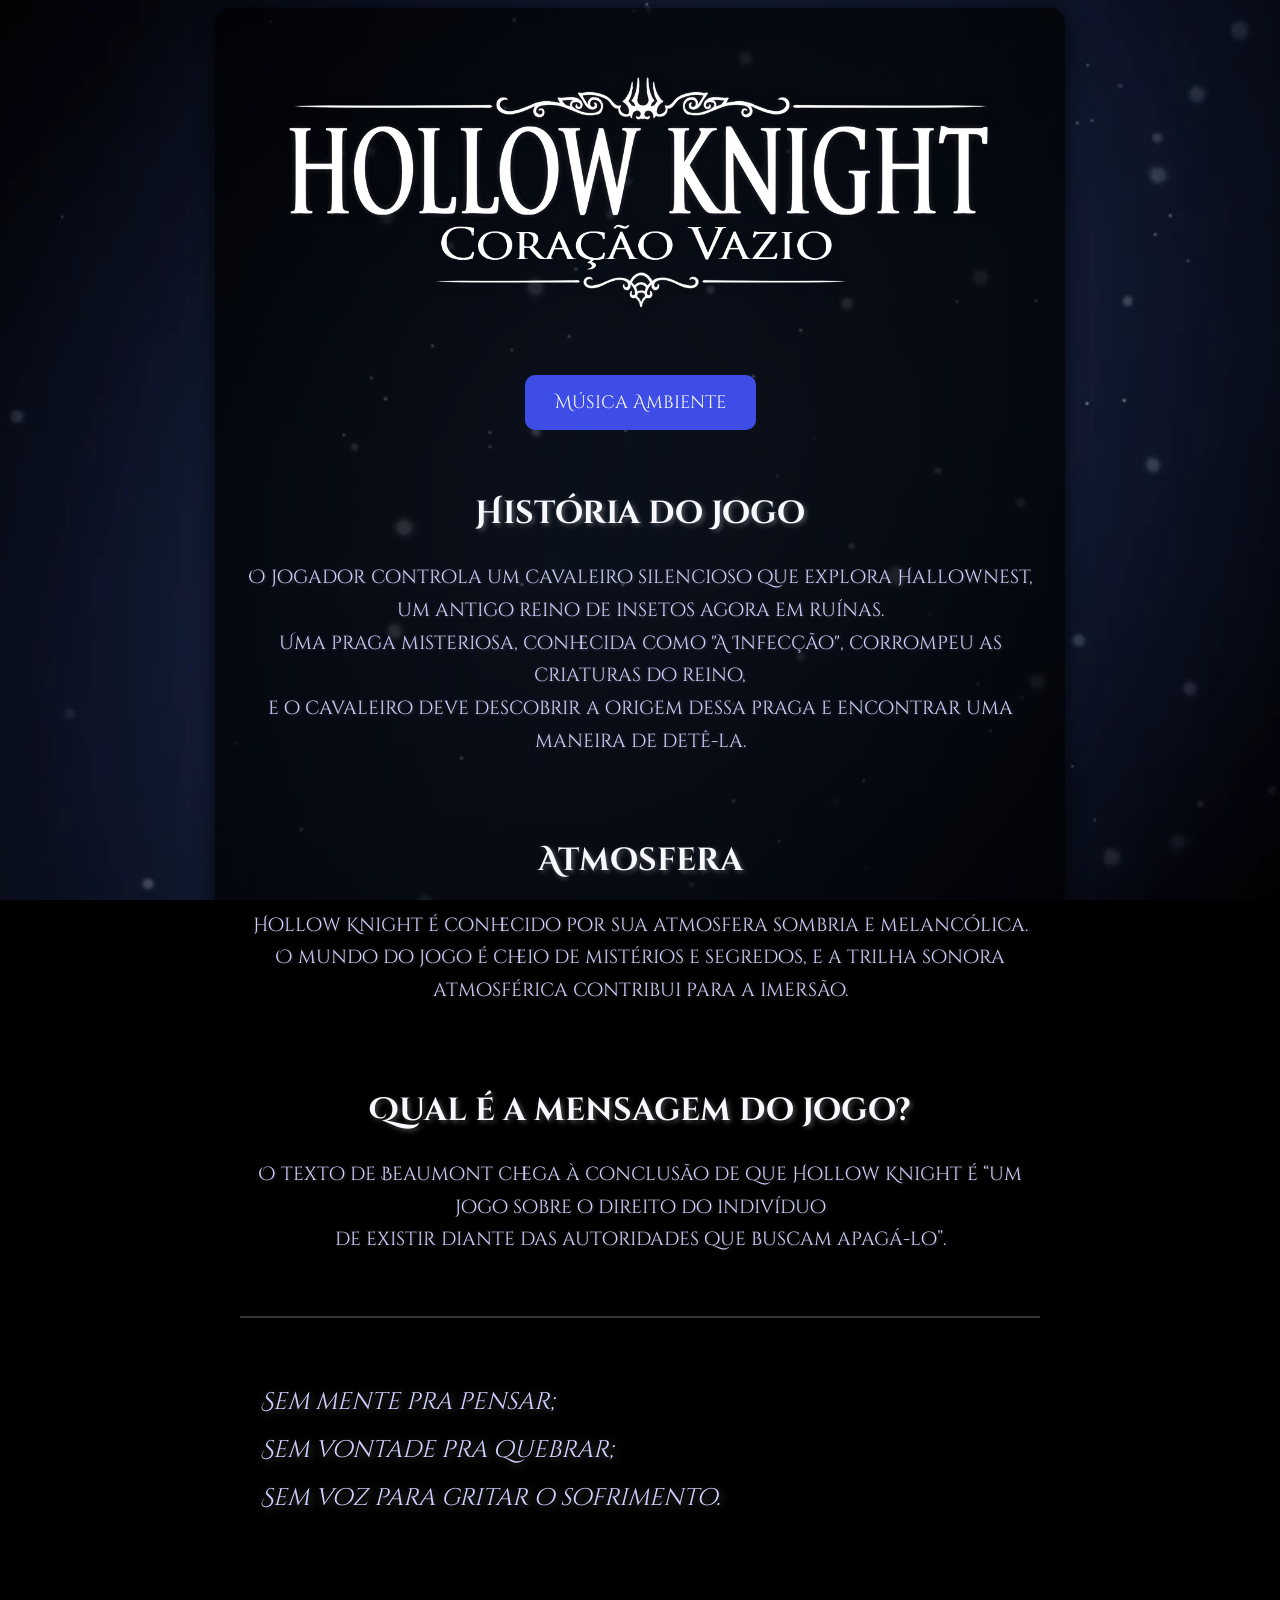
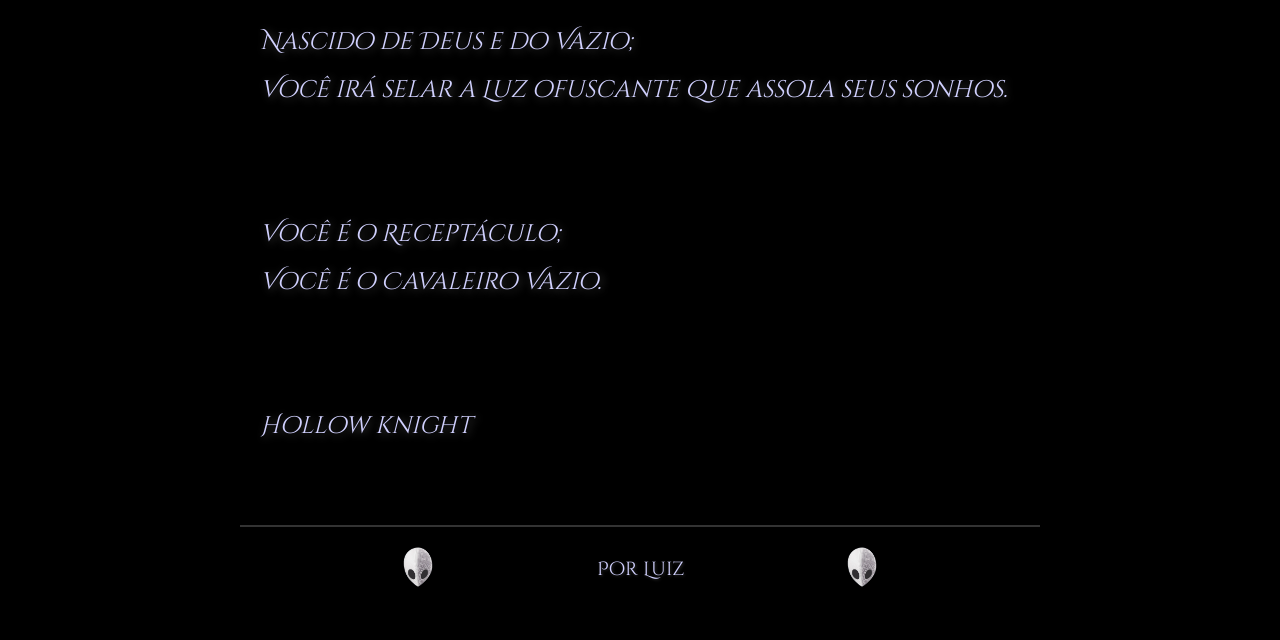
==== index.html @ 59fbd39e "Mudando o nome" ====
<!DOCTYPE html>
<html lang="pt-BR">
<head>
    <meta charset="UTF-8">
    <meta name="viewport" content="width=device-width, initial-scale=1.0">
    <title>Hollow Knight</title>
    <link rel="stylesheet" href="style.css">
    <link rel="icon" href="img/icon.png">
</head>
<body>

    <div class="container">
        <img src="img/vheart_title_brazilian_portuguese.png" class="title-img">

        <button onclick="toggleMusic()">Música Ambiente</button>
        <audio id="musica" src="mp3/videoplayback.mp3" loop></audio>
        <section>
            <br>
            <h2>História do Jogo</h2>
            <p>
                O jogador controla um cavaleiro silencioso que explora Hallownest, um antigo reino de insetos agora em ruínas. <br>
                Uma praga misteriosa, conhecida como "A Infecção", corrompeu as criaturas do reino, <br>
                e o cavaleiro deve descobrir a origem dessa praga e encontrar uma maneira de detê-la.
            </p>
            <img src="img/gameplay.gif" class="content-img">
        </section>

        <section>
            <br>
            <h2>Atmosfera</h2>
            <p>
                Hollow Knight é conhecido por sua atmosfera sombria e melancólica. <br>
                O mundo do jogo é cheio de mistérios e segredos, e a trilha sonora atmosférica contribui para a imersão.
            </p>
            <img src="img/atmosfera.gif" class="content-img">
        </section>

        <section>
            <br>
            <h2>Qual é a mensagem do jogo?</h2>
            <p>
                O texto de Beaumont chega à conclusão de que Hollow Knight é “um jogo sobre o direito do indivíduo <br>
                de existir diante das autoridades que buscam apagá-lo”.
            </p>
            <img src="img/radiancia.gif" class="content-img">
        </section>

        <section class="final-section">
            <p class="final-text">
                Sem mente pra pensar;<br>
                Sem vontade pra quebrar;<br>
                Sem voz para gritar o sofrimento.<br>
                <br><br>

                Nascido de Deus e do Vazio;<br>
                Você irá selar a Luz ofuscante que assola seus sonhos.<br>
                <br><br>

                Você é o Receptáculo;<br>
                Você é o Cavaleiro Vazio.<br>
                <br><br>

                Hollow knight
            </p>
            
        </section>
        <section class="real-final">
            <img src="img/Mask-Shard.png" class="mask"> <p>Por Luiz</p>  <img src="img/Mask-Shard.png" class="mask">
        </section>
    </div>

    <script>
        let audio = document.getElementById("musica");
        let isPlaying = false;

        function toggleMusic() {
            if (isPlaying) {
                audio.pause();
            } else {
                audio.play();
            }
            isPlaying = !isPlaying;
        }
    </script>
    
</body>
</html>
---- style.css ----
@import url('https://fonts.googleapis.com/css2?family=Cinzel+Decorative:wght@400;700&display=swap');

body {
    background-image: url("img/Menu_Theme_Classic_Current.png");
    background-repeat: no-repeat;
    background-size: cover;
    background-color: black;
    background-position: center;
    display: flex;
    background-attachment: fixed;
    justify-content: center;
    align-items: center;
    min-height: 100vh;
    font-family: 'Cinzel Decorative', serif; 
    text-align: center;
    color: #e0e0e0; 
}

.container {
    background: rgba(0, 0, 0, 0.7); 
    padding: 25px;
    border-radius: 15px;
    width: 100%;
    max-width: 800px;
    box-shadow: 0 0 20px rgba(0, 0, 0, 0.7);
}

h2 {
    font-size: 2rem;
    margin-top: 20px;
    color: #f8f8ff; 
    text-shadow: 2px 2px 5px rgba(255, 255, 255, 0.3); 
}

p {
    color: #d1d1ff;
    font-size: 1.2rem;
    line-height: 1.7;
    margin-bottom: 15px;
    text-shadow: 1px 1px 3px rgba(255, 255, 255, 0.2);
}

button {
    background-color: #3d4de5;
    color: white;
    border: none;
    padding: 15px 30px;
    font-size: 18px;
    cursor: pointer;
    border-radius: 10px;
    display: block;
    margin: 20px auto;
    font-family: 'Cinzel Decorative', serif; 
}

button:hover {
    background-color: #080a20;
    transform: scale(1.05);
}

img {
    display: block;
    margin: 20px auto;
    max-width: 100%;
    border-radius: 12px;
}

.title-img {
    width: 100%;
}

.content-img {
    width: 0%;
    max-width: 500px;
}

.final-text {
    font-size: 1.5rem; 
    font-style: italic;
    text-align: justify;
    color: #d1d1ff; 
    text-shadow: 2px 2px 8px rgba(255, 255, 255, 0.3); 
    margin-top: 40px;
    line-height: 2; 
}

.final-section {
    padding: 20px;
    border-top: 2px solid rgba(255, 255, 255, 0.2); 
    margin-top: 40px;
}

.real-final{
    border-top: 2px solid rgba(255, 255, 255, 0.2); 
    display: flex;
    justify-content: left; 
    align-items: center; 
    margin-top: 40px;
}


.mask{
    width: 30px;
    height: 40px;
}
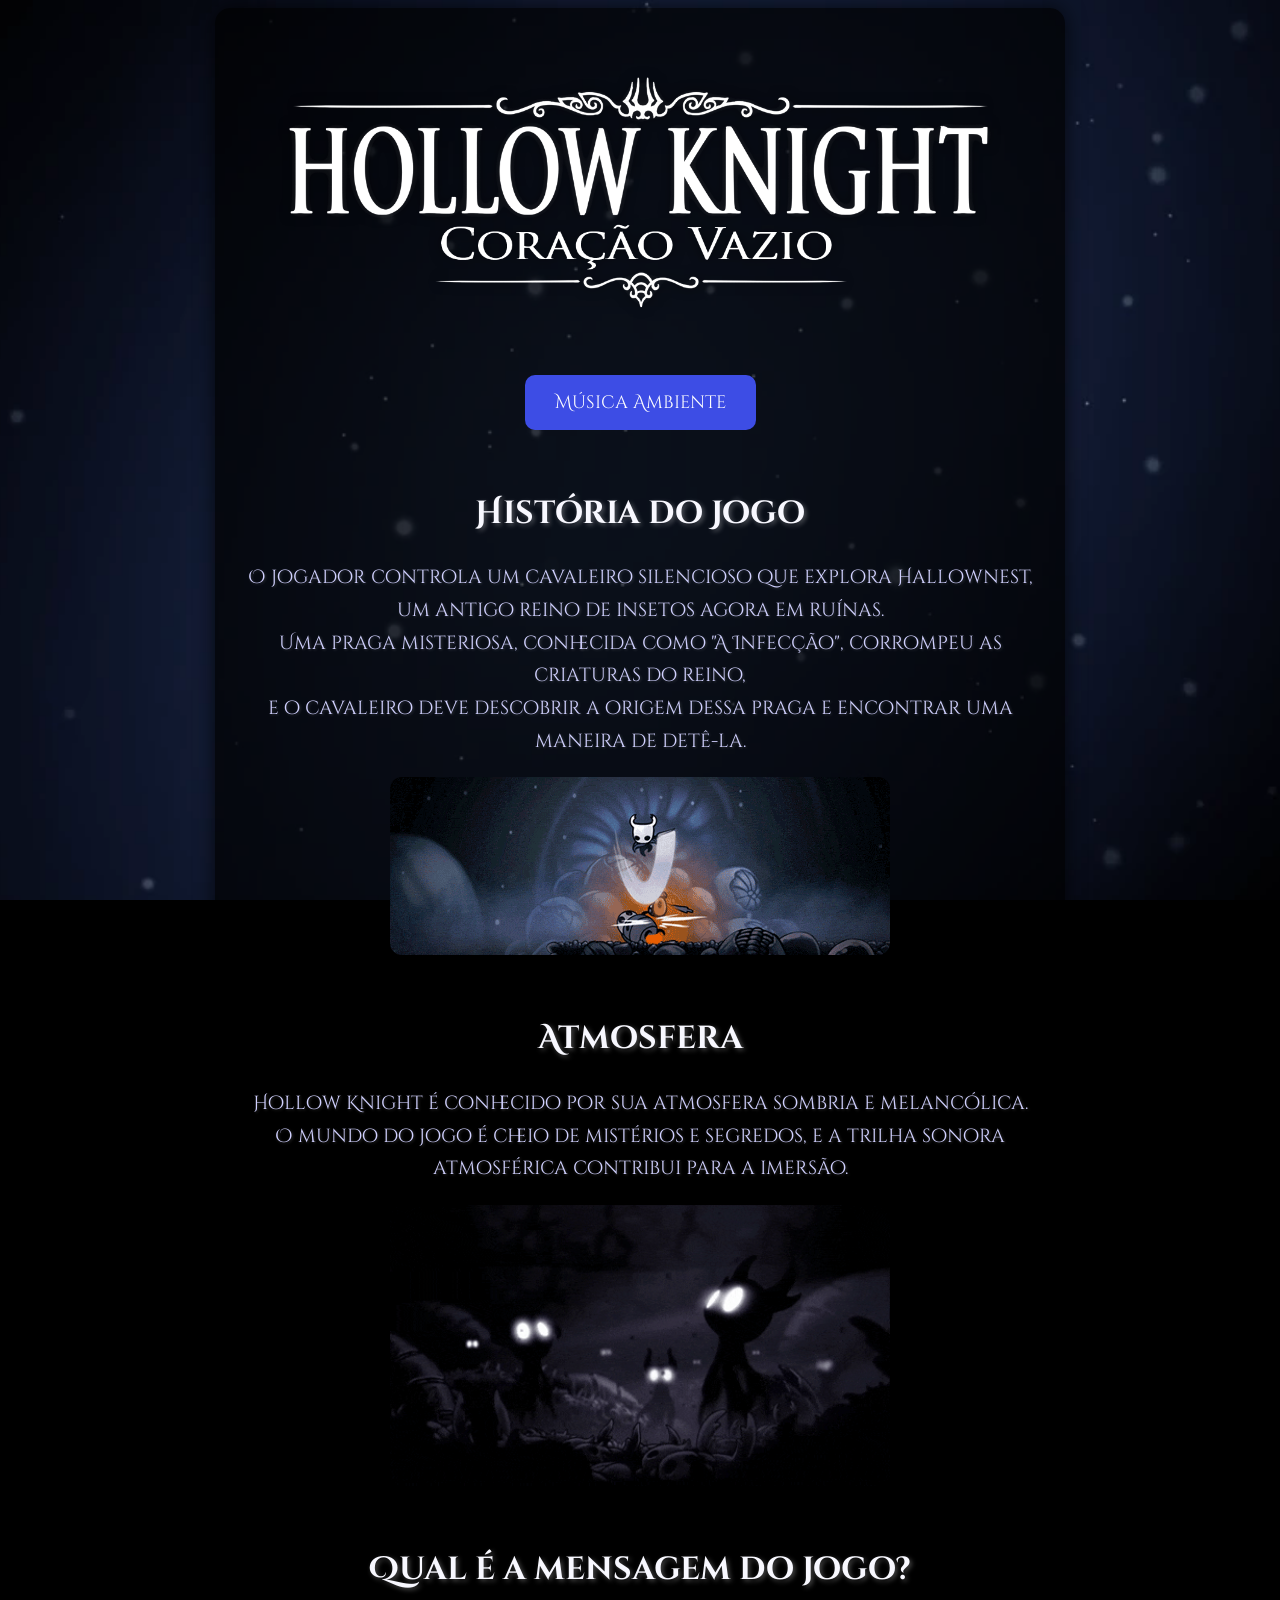
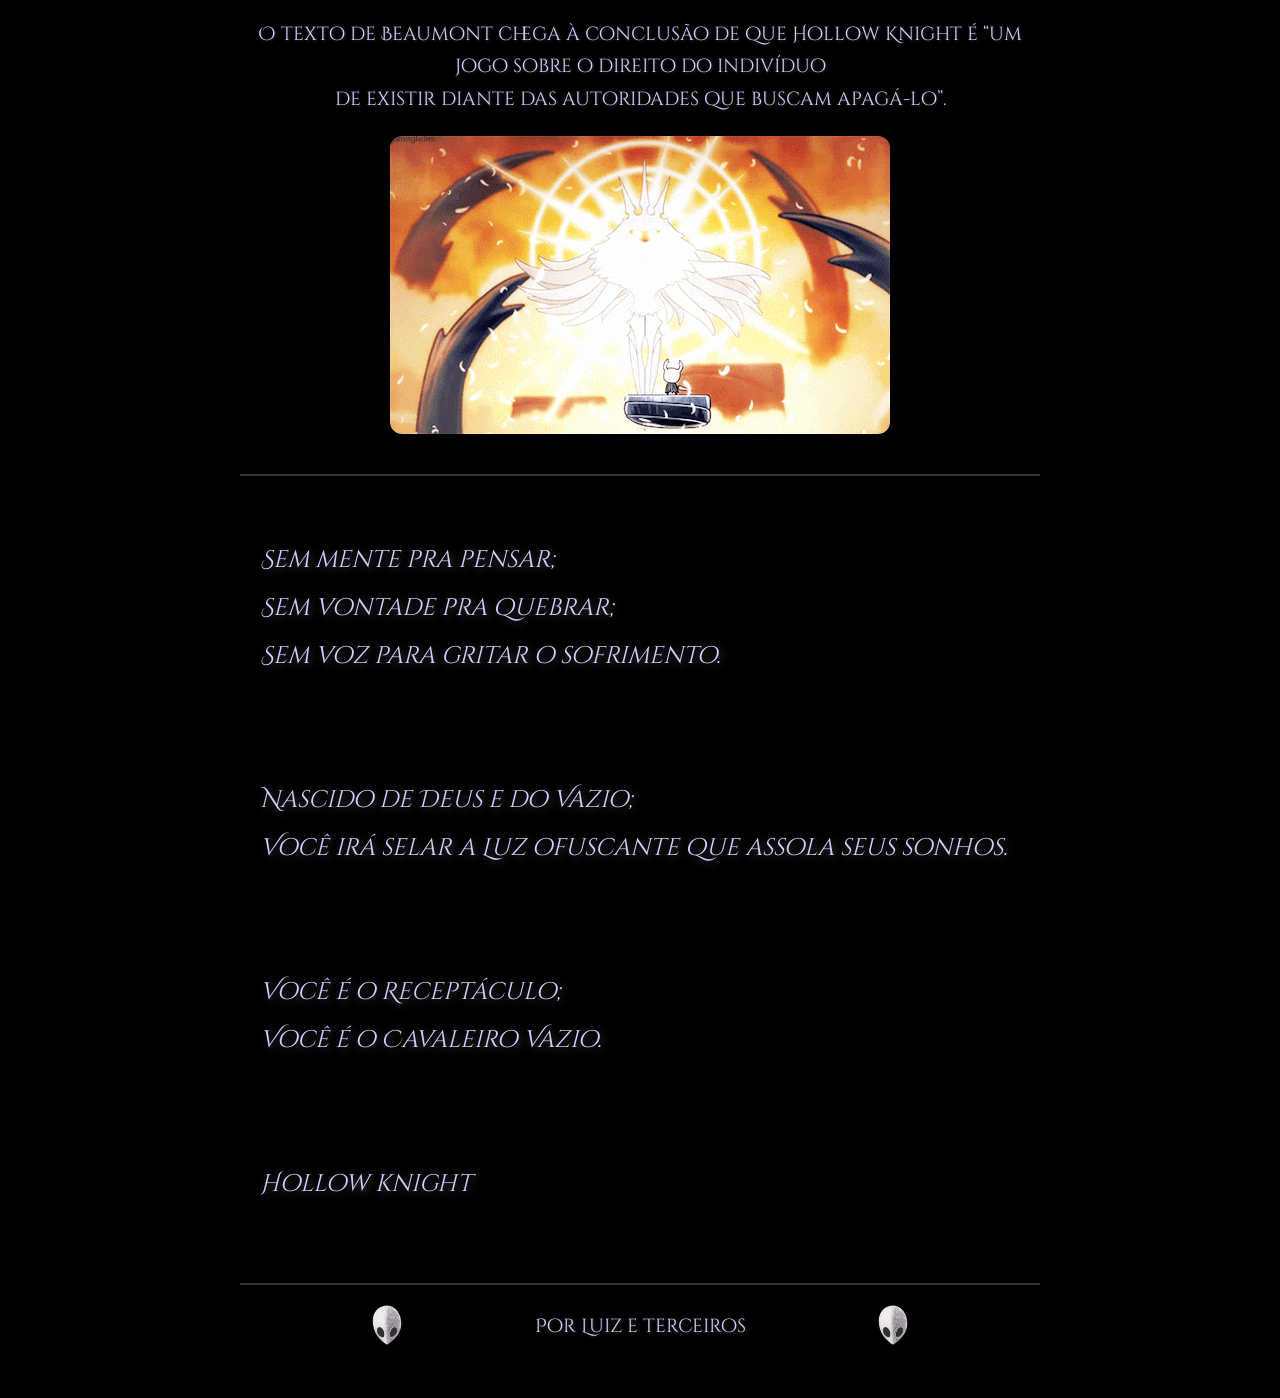
==== commit 259f5515: "Revelações" ====
--- a/index.html
+++ b/index.html
@@ -65,7 +65,7 @@
             
         </section>
         <section class="real-final">
-            <img src="img/Mask-Shard.png" class="mask"> <p>Por Luiz</p>  <img src="img/Mask-Shard.png" class="mask">
+            <img src="img/Mask-Shard.png" class="mask"> <p>Por Luiz e terceiros</p>  <img src="img/Mask-Shard.png" class="mask">
         </section>
     </div>
 
--- a/style.css
+++ b/style.css
@@ -71,7 +71,7 @@
 }
 
 .content-img {
-    width: 0%;
+    width: 100%;
     max-width: 500px;
 }
 
